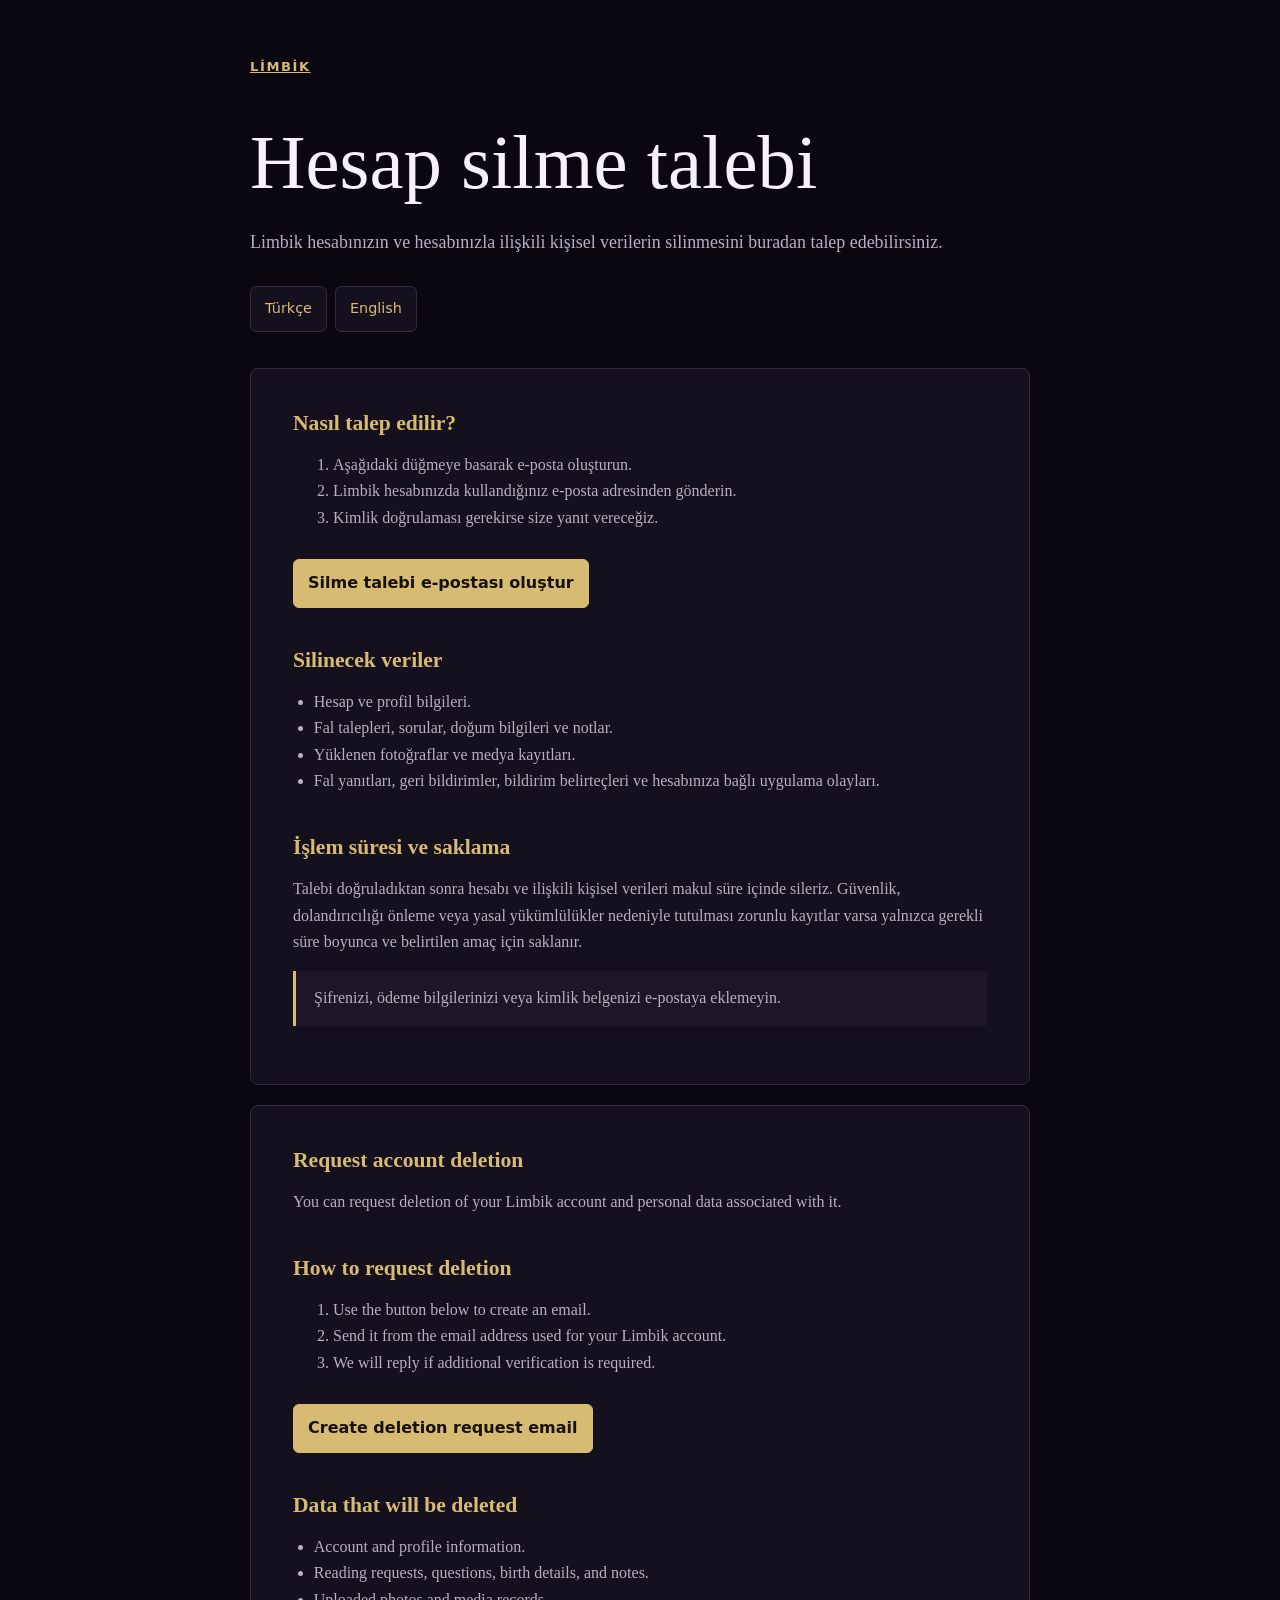
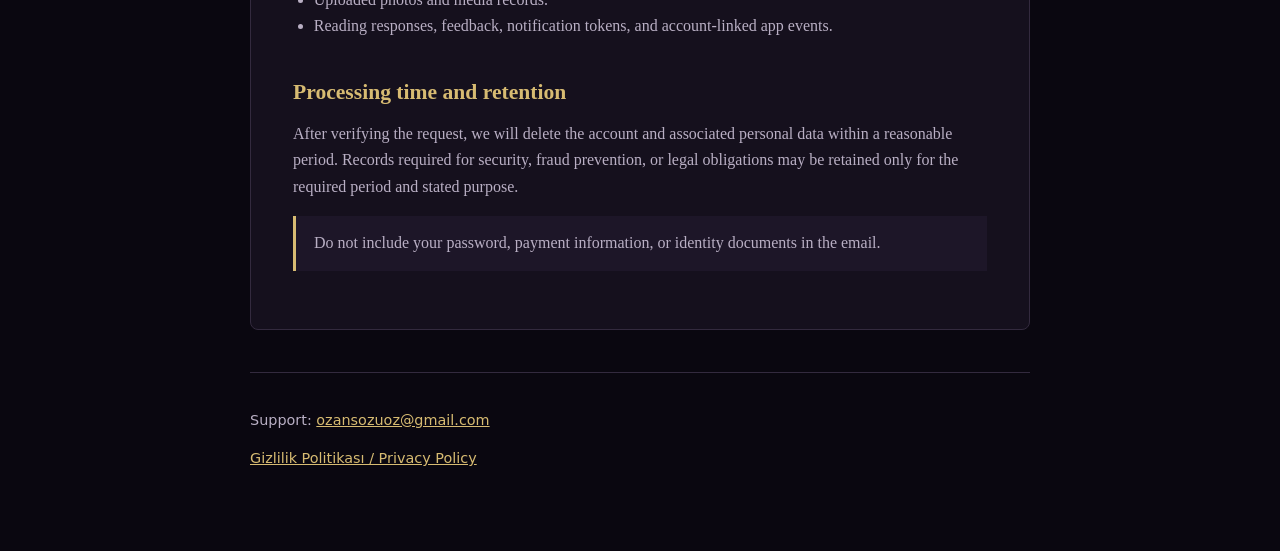
==== delete-account/index.html @ a6df95ed "Publish Limbik legal pages" ====
<!doctype html>
<html lang="tr">
  <head>
    <meta charset="utf-8" />
    <meta name="viewport" content="width=device-width, initial-scale=1" />
    <meta name="description" content="Request deletion of a Limbik account and associated personal data." />
    <title>Limbik Hesap Silme | Account Deletion</title>
    <link rel="stylesheet" href="../styles.css" />
  </head>
  <body>
    <main class="shell">
      <p class="brand"><a href="../">Limbik</a></p>
      <h1>Hesap silme talebi</h1>
      <p class="lede">Limbik hesabınızın ve hesabınızla ilişkili kişisel verilerin silinmesini buradan talep edebilirsiniz.</p>
      <nav class="language-nav" aria-label="Language">
        <a href="#turkce">Türkçe</a>
        <a href="#english">English</a>
      </nav>

      <article class="panel" id="turkce">
        <h2>Nasıl talep edilir?</h2>
        <ol>
          <li>Aşağıdaki düğmeye basarak e-posta oluşturun.</li>
          <li>Limbik hesabınızda kullandığınız e-posta adresinden gönderin.</li>
          <li>Kimlik doğrulaması gerekirse size yanıt vereceğiz.</li>
        </ol>
        <a class="button" href="mailto:ozansozuoz@gmail.com?subject=Limbik%20hesap%20silme%20talebi&body=Limbik%20hesab%C4%B1m%C4%B1n%20ve%20ili%C5%9Fkili%20ki%C5%9Fisel%20verilerimin%20silinmesini%20istiyorum.%0A%0AHesap%20e-postam%3A%20">Silme talebi e-postası oluştur</a>

        <h2>Silinecek veriler</h2>
        <ul>
          <li>Hesap ve profil bilgileri.</li>
          <li>Fal talepleri, sorular, doğum bilgileri ve notlar.</li>
          <li>Yüklenen fotoğraflar ve medya kayıtları.</li>
          <li>Fal yanıtları, geri bildirimler, bildirim belirteçleri ve hesabınıza bağlı uygulama olayları.</li>
        </ul>

        <h2>İşlem süresi ve saklama</h2>
        <p>Talebi doğruladıktan sonra hesabı ve ilişkili kişisel verileri makul süre içinde sileriz. Güvenlik, dolandırıcılığı önleme veya yasal yükümlülükler nedeniyle tutulması zorunlu kayıtlar varsa yalnızca gerekli süre boyunca ve belirtilen amaç için saklanır.</p>

        <p class="notice">Şifrenizi, ödeme bilgilerinizi veya kimlik belgenizi e-postaya eklemeyin.</p>
      </article>

      <article class="panel" id="english" lang="en">
        <h2>Request account deletion</h2>
        <p>You can request deletion of your Limbik account and personal data associated with it.</p>

        <h2>How to request deletion</h2>
        <ol>
          <li>Use the button below to create an email.</li>
          <li>Send it from the email address used for your Limbik account.</li>
          <li>We will reply if additional verification is required.</li>
        </ol>
        <a class="button" href="mailto:ozansozuoz@gmail.com?subject=Limbik%20account%20deletion%20request&body=Please%20delete%20my%20Limbik%20account%20and%20associated%20personal%20data.%0A%0AAccount%20email%3A%20">Create deletion request email</a>

        <h2>Data that will be deleted</h2>
        <ul>
          <li>Account and profile information.</li>
          <li>Reading requests, questions, birth details, and notes.</li>
          <li>Uploaded photos and media records.</li>
          <li>Reading responses, feedback, notification tokens, and account-linked app events.</li>
        </ul>

        <h2>Processing time and retention</h2>
        <p>After verifying the request, we will delete the account and associated personal data within a reasonable period. Records required for security, fraud prevention, or legal obligations may be retained only for the required period and stated purpose.</p>

        <p class="notice">Do not include your password, payment information, or identity documents in the email.</p>
      </article>

      <footer class="footer">
        <p>Support: <a href="mailto:ozansozuoz@gmail.com">ozansozuoz@gmail.com</a></p>
        <a href="../privacy/">Gizlilik Politikası / Privacy Policy</a>
      </footer>
    </main>
  </body>
</html>
---- styles.css ----
:root {
  color-scheme: dark;
  --bg: #0a0710;
  --surface: #15101d;
  --surface-2: #1d1628;
  --text: #f6f1fb;
  --muted: #b9afc4;
  --gold: #d7bb72;
  --border: #332a3e;
  --max: 780px;
}

* {
  box-sizing: border-box;
}

html {
  scroll-behavior: smooth;
}

body {
  margin: 0;
  background: var(--bg);
  color: var(--text);
  font-family: Georgia, "Times New Roman", serif;
  line-height: 1.65;
}

a {
  color: var(--gold);
}

.shell {
  width: min(calc(100% - 32px), var(--max));
  margin: 0 auto;
  padding: 56px 0 80px;
}

.brand {
  margin: 0 0 40px;
  color: var(--gold);
  font-size: 0.82rem;
  font-family: system-ui, sans-serif;
  font-weight: 700;
  letter-spacing: 0.12em;
  text-transform: uppercase;
}

h1,
h2 {
  line-height: 1.18;
}

h1 {
  max-width: 680px;
  margin: 0;
  font-size: clamp(2.4rem, 8vw, 4.8rem);
  font-weight: 500;
}

h2 {
  margin: 2.5rem 0 0.65rem;
  color: var(--gold);
  font-size: 1.35rem;
}

p,
li {
  color: var(--muted);
}

.lede {
  margin: 20px 0 0;
  font-size: 1.12rem;
}

.meta,
.language-nav,
.footer {
  font-family: system-ui, sans-serif;
  font-size: 0.9rem;
}

.meta {
  margin: 12px 0 0;
  color: var(--muted);
}

.language-nav {
  display: flex;
  gap: 8px;
  margin: 28px 0 0;
}

.language-nav a,
.button {
  display: inline-flex;
  min-height: 44px;
  align-items: center;
  justify-content: center;
  border: 1px solid var(--border);
  border-radius: 6px;
  padding: 10px 14px;
  background: var(--surface);
  text-decoration: none;
}

.button {
  margin-top: 12px;
  border-color: var(--gold);
  background: var(--gold);
  color: #17110a;
  font-family: system-ui, sans-serif;
  font-weight: 700;
}

.panel {
  margin-top: 36px;
  border: 1px solid var(--border);
  border-radius: 8px;
  padding: clamp(22px, 5vw, 42px);
  background: var(--surface);
}

.panel + .panel {
  margin-top: 20px;
}

.panel h2:first-child {
  margin-top: 0;
}

.notice {
  border-left: 3px solid var(--gold);
  padding: 14px 18px;
  background: var(--surface-2);
}

ul {
  padding-left: 1.3rem;
}

.footer {
  margin-top: 42px;
  padding-top: 22px;
  border-top: 1px solid var(--border);
  color: var(--muted);
}

@media (max-width: 520px) {
  .shell {
    padding-top: 36px;
  }

  .language-nav {
    flex-wrap: wrap;
  }
}
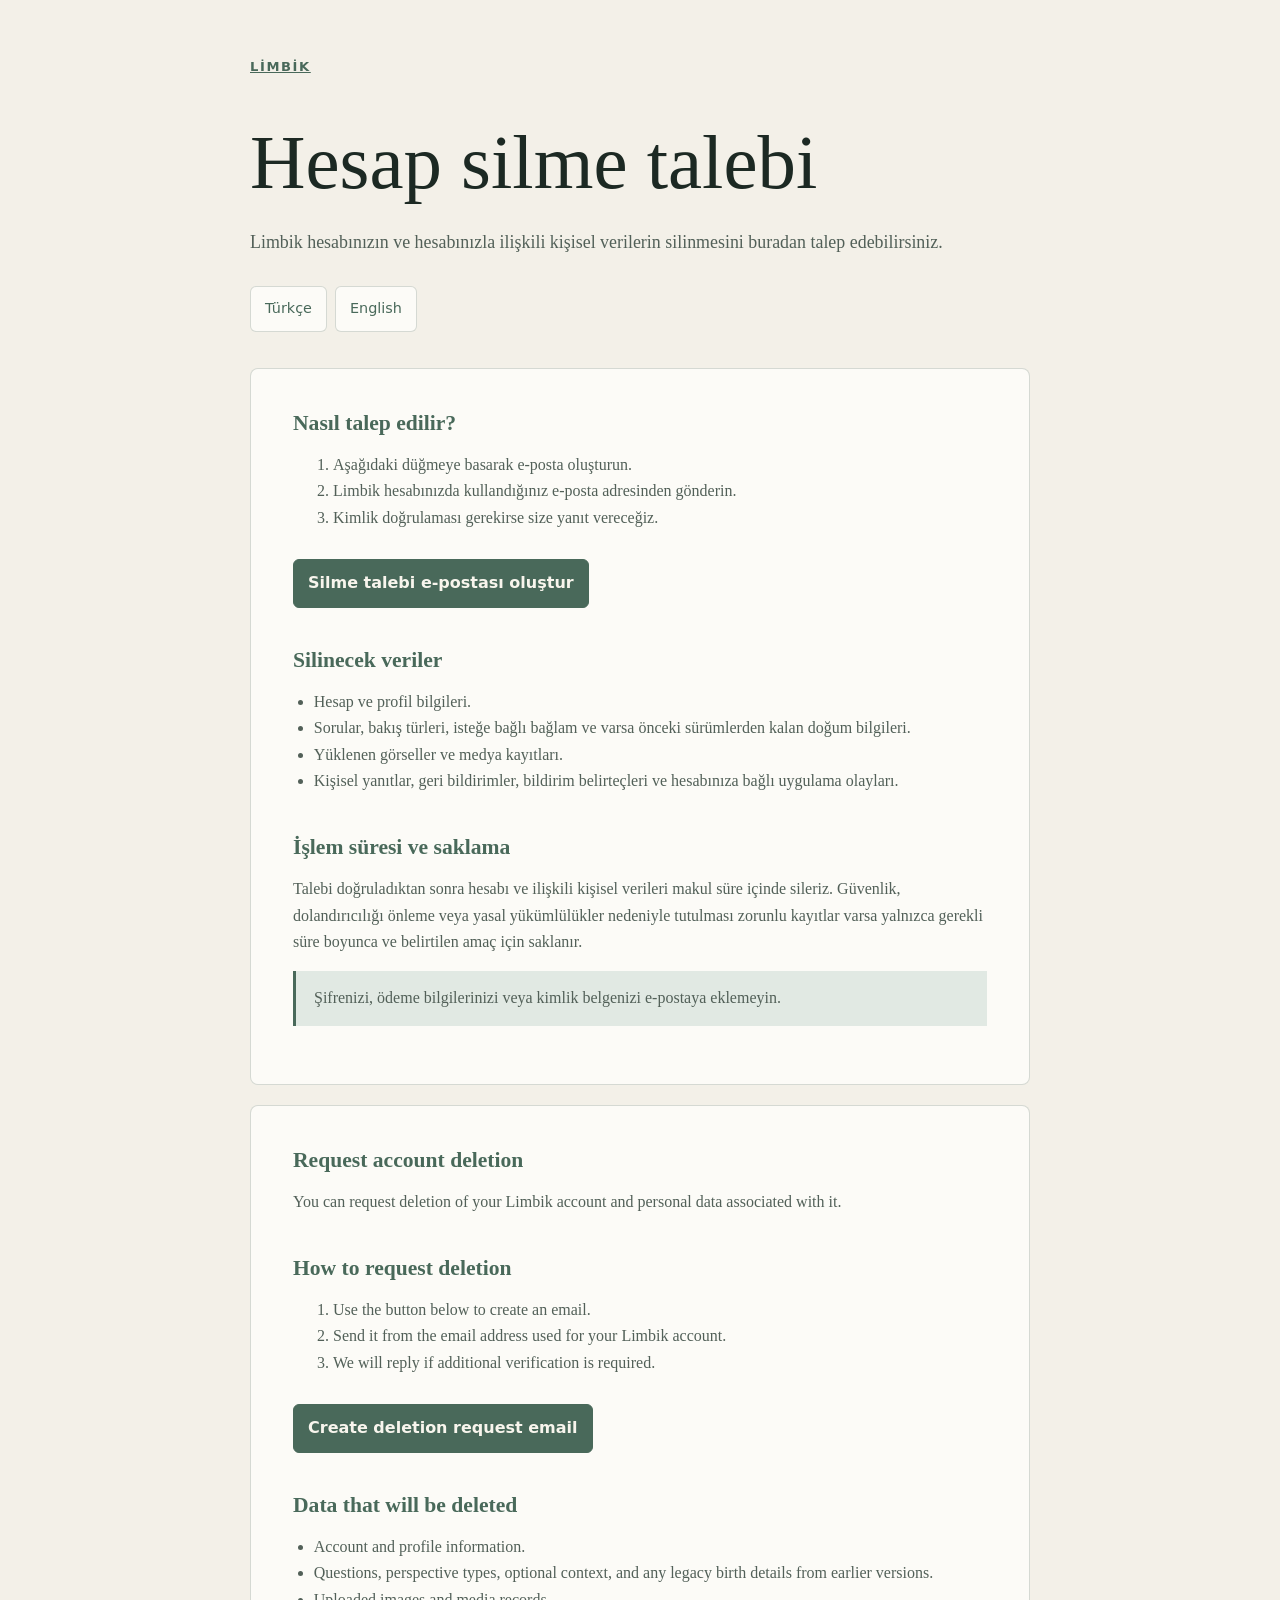
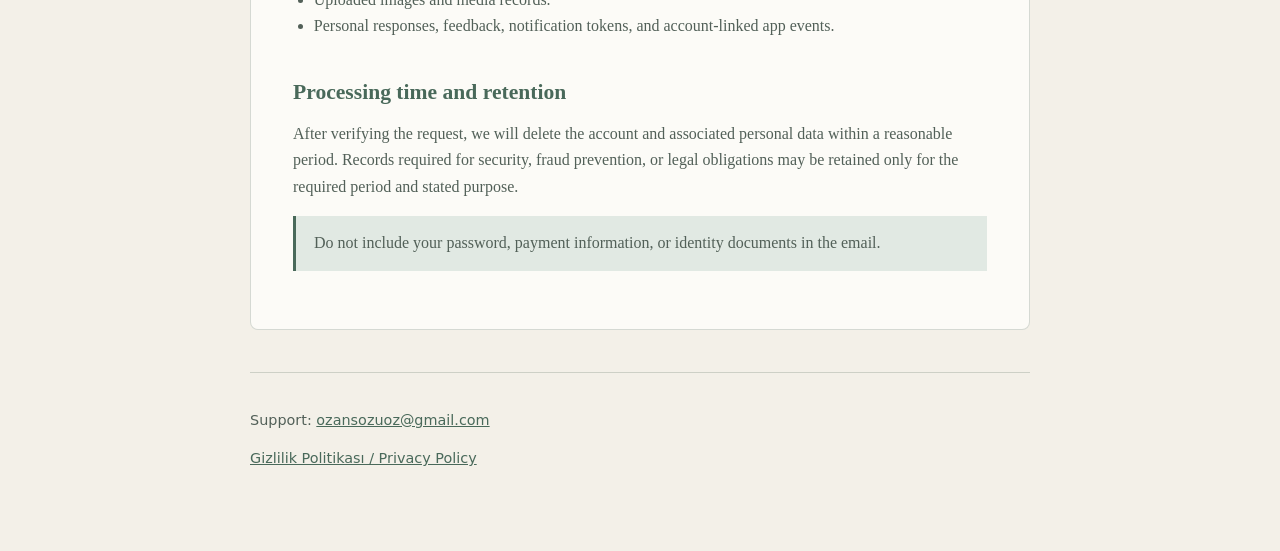
==== commit 3e86a6d8: "Update legal pages for reflection service" ====
--- a/delete-account/index.html
+++ b/delete-account/index.html
@@ -24,14 +24,14 @@
           <li>Limbik hesabınızda kullandığınız e-posta adresinden gönderin.</li>
           <li>Kimlik doğrulaması gerekirse size yanıt vereceğiz.</li>
         </ol>
-        <a class="button" href="mailto:ozansozuoz@gmail.com?subject=Limbik%20hesap%20silme%20talebi&body=Limbik%20hesab%C4%B1m%C4%B1n%20ve%20ili%C5%9Fkili%20ki%C5%9Fisel%20verilerimin%20silinmesini%20istiyorum.%0A%0AHesap%20e-postam%3A%20">Silme talebi e-postası oluştur</a>
+        <a class="button" href="mailto:ozansozuoz@gmail.com?subject=Limbik%20hesap%20silme%20talebi&amp;body=Limbik%20hesab%C4%B1m%C4%B1n%20ve%20ili%C5%9Fkili%20ki%C5%9Fisel%20verilerimin%20silinmesini%20istiyorum.%0A%0AHesap%20e-postam%3A%20">Silme talebi e-postası oluştur</a>
 
         <h2>Silinecek veriler</h2>
         <ul>
           <li>Hesap ve profil bilgileri.</li>
-          <li>Fal talepleri, sorular, doğum bilgileri ve notlar.</li>
-          <li>Yüklenen fotoğraflar ve medya kayıtları.</li>
-          <li>Fal yanıtları, geri bildirimler, bildirim belirteçleri ve hesabınıza bağlı uygulama olayları.</li>
+          <li>Sorular, bakış türleri, isteğe bağlı bağlam ve varsa önceki sürümlerden kalan doğum bilgileri.</li>
+          <li>Yüklenen görseller ve medya kayıtları.</li>
+          <li>Kişisel yanıtlar, geri bildirimler, bildirim belirteçleri ve hesabınıza bağlı uygulama olayları.</li>
         </ul>
 
         <h2>İşlem süresi ve saklama</h2>
@@ -50,14 +50,14 @@
           <li>Send it from the email address used for your Limbik account.</li>
           <li>We will reply if additional verification is required.</li>
         </ol>
-        <a class="button" href="mailto:ozansozuoz@gmail.com?subject=Limbik%20account%20deletion%20request&body=Please%20delete%20my%20Limbik%20account%20and%20associated%20personal%20data.%0A%0AAccount%20email%3A%20">Create deletion request email</a>
+        <a class="button" href="mailto:ozansozuoz@gmail.com?subject=Limbik%20account%20deletion%20request&amp;body=Please%20delete%20my%20Limbik%20account%20and%20associated%20personal%20data.%0A%0AAccount%20email%3A%20">Create deletion request email</a>
 
         <h2>Data that will be deleted</h2>
         <ul>
           <li>Account and profile information.</li>
-          <li>Reading requests, questions, birth details, and notes.</li>
-          <li>Uploaded photos and media records.</li>
-          <li>Reading responses, feedback, notification tokens, and account-linked app events.</li>
+          <li>Questions, perspective types, optional context, and any legacy birth details from earlier versions.</li>
+          <li>Uploaded images and media records.</li>
+          <li>Personal responses, feedback, notification tokens, and account-linked app events.</li>
         </ul>
 
         <h2>Processing time and retention</h2>
--- a/styles.css
+++ b/styles.css
@@ -1,12 +1,12 @@
 :root {
-  color-scheme: dark;
-  --bg: #0a0710;
-  --surface: #15101d;
-  --surface-2: #1d1628;
-  --text: #f6f1fb;
-  --muted: #b9afc4;
-  --gold: #d7bb72;
-  --border: #332a3e;
+  color-scheme: light;
+  --bg: #f3f0e8;
+  --surface: #fcfbf7;
+  --surface-2: #e1e9e3;
+  --text: #1c2923;
+  --muted: #526058;
+  --accent: #49695a;
+  --border: rgba(36, 60, 49, 0.18);
   --max: 780px;
 }
 
@@ -27,7 +27,7 @@
 }
 
 a {
-  color: var(--gold);
+  color: var(--accent);
 }
 
 .shell {
@@ -38,7 +38,7 @@
 
 .brand {
   margin: 0 0 40px;
-  color: var(--gold);
+  color: var(--accent);
   font-size: 0.82rem;
   font-family: system-ui, sans-serif;
   font-weight: 700;
@@ -60,7 +60,7 @@
 
 h2 {
   margin: 2.5rem 0 0.65rem;
-  color: var(--gold);
+  color: var(--accent);
   font-size: 1.35rem;
 }
 
@@ -107,9 +107,9 @@
 
 .button {
   margin-top: 12px;
-  border-color: var(--gold);
-  background: var(--gold);
-  color: #17110a;
+  border-color: var(--accent);
+  background: var(--accent);
+  color: #f8f5ed;
   font-family: system-ui, sans-serif;
   font-weight: 700;
 }
@@ -131,7 +131,7 @@
 }
 
 .notice {
-  border-left: 3px solid var(--gold);
+  border-left: 3px solid var(--accent);
   padding: 14px 18px;
   background: var(--surface-2);
 }
